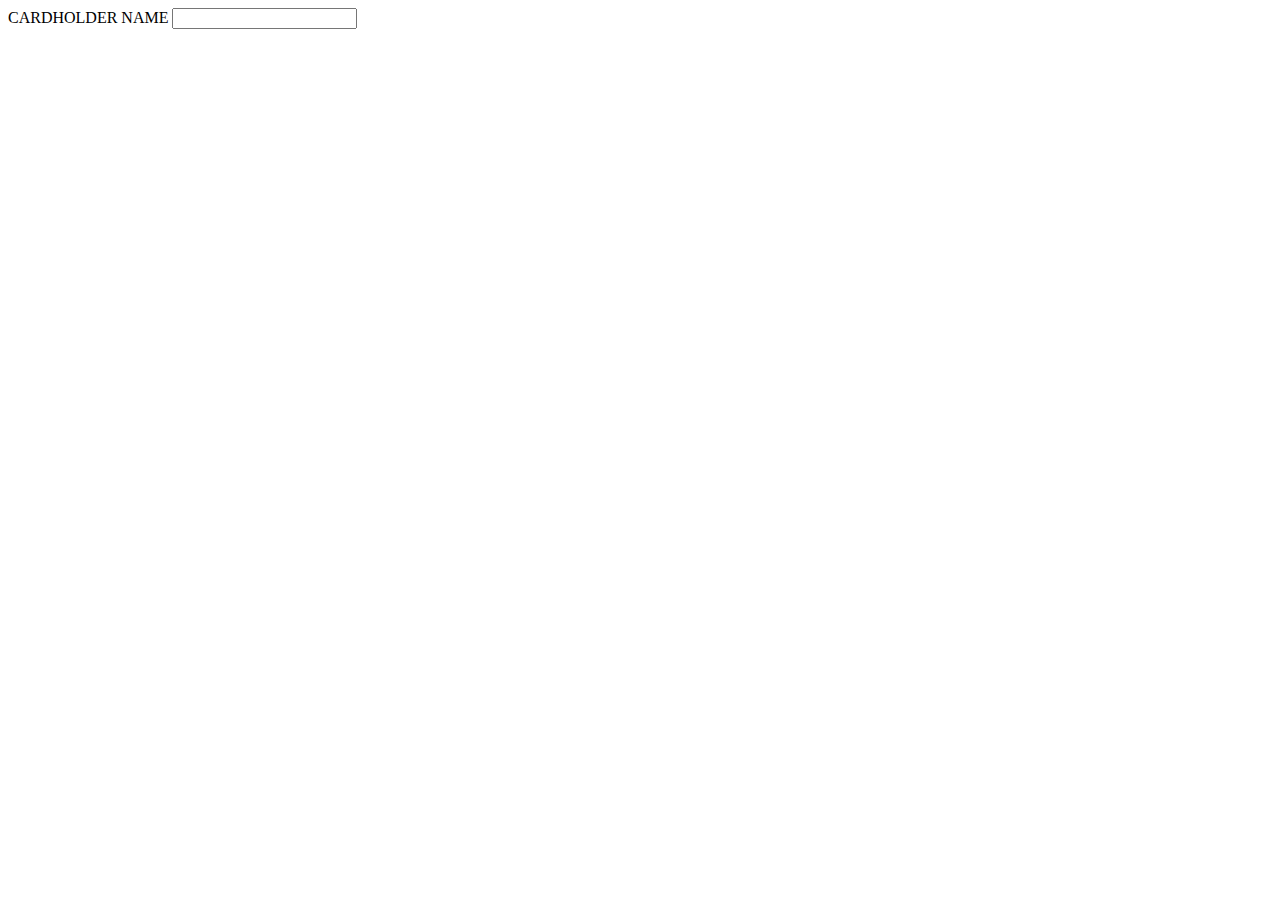
==== DESAFIO.HTML @ 07ff09b8 "coronavirus" ====
<!DOCTYPE html>
<html lang="en">
  <head>
    <meta charset="UTF-8" />
    <meta http-equiv="X-UA-Compatible" content="IE=edge" />
    <meta name="viewport" content="width=device-width, initial-scale=1.0" />
    <title>Document</title>
  </head>
  <body>
    <label for="name">CARDHOLDER NAME</label>
    <input type="text" />
  </body>
</html>
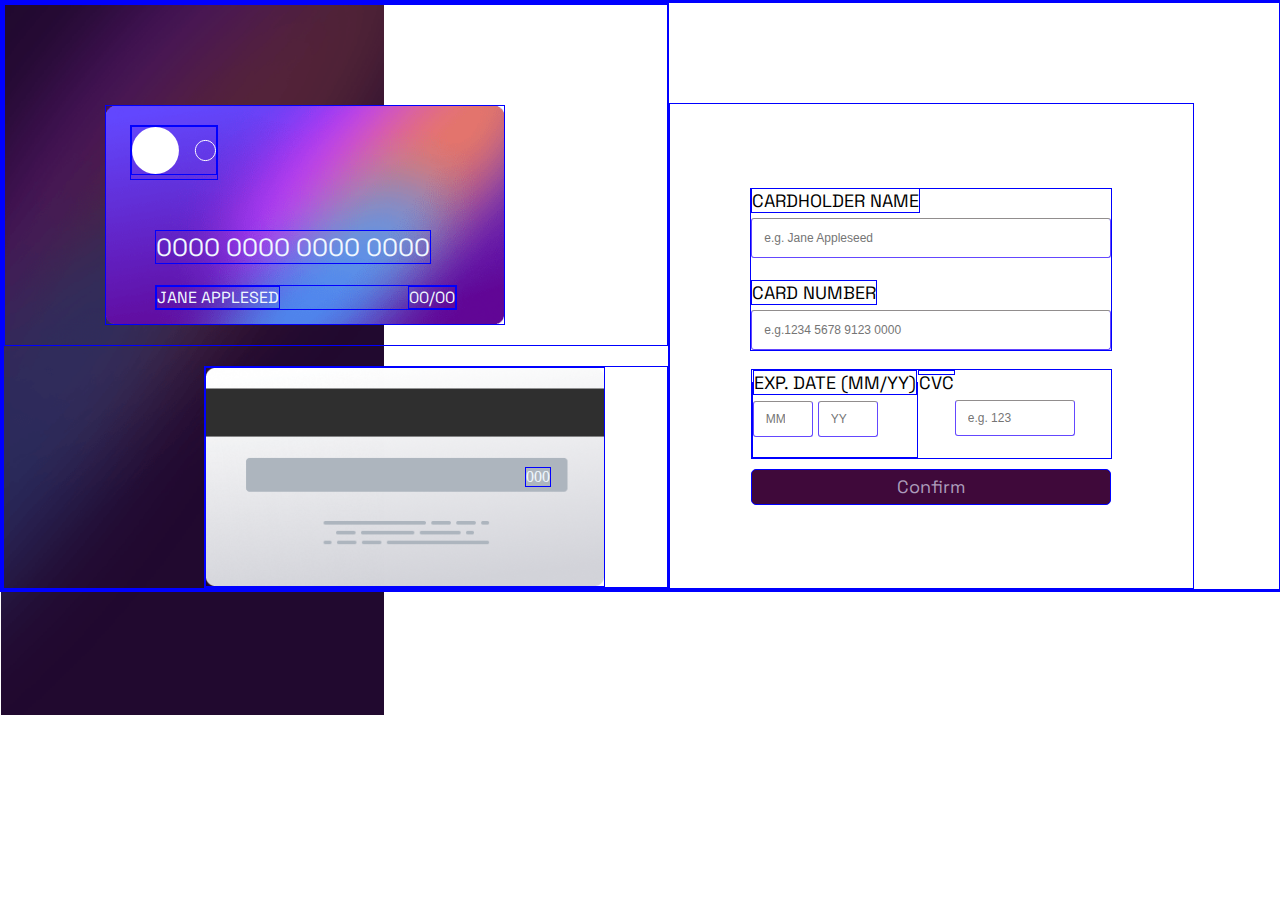
==== commit 8aabae7a: "arreglo9/3" ====
--- a/DESAFIO.HTML
+++ b/DESAFIO.HTML
@@ -1,13 +1,57 @@
 <!DOCTYPE html>
 <html lang="en">
-  <head>
-    <meta charset="UTF-8" />
-    <meta http-equiv="X-UA-Compatible" content="IE=edge" />
-    <meta name="viewport" content="width=device-width, initial-scale=1.0" />
+
+<head>
+    <meta charset="UTF-8">
+    <meta http-equiv="X-UA-Compatible" content="IE=edge">
+    <meta name="viewport" content="width=device-width, initial-scale=1.0">
     <title>Document</title>
-  </head>
-  <body>
-    <label for="name">CARDHOLDER NAME</label>
-    <input type="text" />
-  </body>
-</html>
+    <link rel="stylesheet" href="./desafiostyle.css">
+    <link rel="preconnect" href="https://fonts.googleapis.com">
+    <link rel="preconnect" href="https://fonts.gstatic.com" crossorigin>
+    <link
+        href="https://fonts.googleapis.com/css2?family=Monoton&family=Orbitron:wght@700&family=Pacifico&family=Space+Grotesk:wght@500&display=swap"
+        rel="stylesheet">
+</head>
+
+<body>
+    <main>
+        <section class="tarjetas">
+            <article class="card_front">
+                <img class="front_card" src="./imágenes/bg-card-front.png" alt="frente" width="400px">
+                <div class="nb">0000 0000 0000 0000</div>
+                <div class="nombre">
+                    <p> JANE APPLESED</p>
+                    <p class="cad"> 00/00</p>
+                </div>
+                <div class="icono"><img src="./imágenes/card-logo.svg" alt=""></div>
+            </article>
+            <article class="back">
+                <img class="card_back" src="./imágenes/bg-card-back.png" alt="dorso" width="400px">
+                <div class="vc">000</div>
+            </article>
+        </section>
+        <form action="input">
+            <section class="datos">
+                <label for="name">CARDHOLDER NAME</label> <br>
+                <input type="text" name="full name" placeholder="e.g. Jane Appleseed" required id="full name"><br>
+                <br>
+                <label for="card_number">CARD NUMBER</label> <br>
+                <input type="number" name="CARD NUMBER" placeholder="e.g.1234 5678 9123 0000" required id="card_number">
+            </section>
+            <article class="exp">
+                <fieldset>
+                    <legend>EXP. DATE (MM/YY)</legend>
+                    <input class="exp_input" name='MM' type='number' placeholder="MM" required>
+                    <input class="exp_input" name='YY' type='number' placeholder="YY" required>
+                </fieldset>
+                <label class="cvc" for="cvc">CVC</label>
+                <input class="cvc_input" type="number" name="CVC" placeholder="e.g. 123" required>
+            </article>
+            <button type="submit">Confirm</button>
+        </form>
+
+    </main>
+</body>
+
+</html>--- a/desafiostyle.css
+++ b/desafiostyle.css
@@ -0,0 +1,249 @@
+*{
+    margin: 0;
+    padding: 0;
+    border: 1px solid blue;
+    box-sizing: border-box;}
+
+body{
+    background-image: url(./bg-main-desktop.png);
+    background-repeat: no-repeat;
+    background-size: 30%;
+    width: 100vw;
+    height: 100%;
+}
+
+main{
+    width: 100%;
+    height: 75%;
+    display: grid;
+grid-template-columns: 2 auto;
+grid-template-rows: 1 auto;
+grid-template-areas: 
+"tarjetas form"; 
+}
+
+form{
+    grid-area: auto;
+    display: flex;
+    justify-content: center;
+    flex-direction: column;
+    align-items: center;
+    font-size: 18px;
+    font-family: Space Grotesk;
+    margin-right: 85px;
+    margin-top: 100px;
+    padding: 50px;
+
+}
+
+button{
+    display: flex;
+    justify-content: center;
+    color: rgb(172, 156, 187);
+    font-family: Space Grotesk;
+    font-size: 18px;
+    background-color: rgb(63, 9, 58);
+
+    width: 20em;
+    height: 2em;
+    border-radius: 5px;
+    margin-top: 10px;
+    padding-top: 5px;
+    transition: bacground-color blue;
+    transition: color rgb(172, 156, 187) ;
+}
+
+button:hover{
+    background-color:violet;
+    color: black;
+
+}
+.card_front{
+    position:relative;
+    display:flex;
+    text-align: center;
+    color: aliceblue;
+
+}
+
+.icono{
+position: absolute;
+margin-top: 120px;
+margin-left: 125px;
+}
+
+.back{
+    position:relative;
+    display:flex;
+    text-align: center;
+    color: aliceblue;  
+}
+
+
+.nb{
+    position: absolute;
+    margin-top: 225px;
+    margin-left: 150px;
+    font-size: 25px;
+    font-family: Space Grotesk;
+}
+
+.nombre{
+    position: absolute;
+    display: flex;
+    flex-direction: row;
+    justify-content:stretch;
+    margin-top: 280px;
+    margin-left: 150px;
+    font-family: Space Grotesk;
+}
+
+.cad{
+    margin-left: 8em;
+}
+
+
+.front_card{
+    margin: 100px 0px 20px 100px;
+}
+
+.vc{
+    position: absolute;
+color: aliceblue;
+margin-top: 100px;
+margin-left: 320px;
+}
+
+.back{
+    margin: 20px 0px 0px 200px;
+}
+
+label{
+margin-bottom: 20px;
+}
+
+
+input{
+    border: 1px solid hsl(249, 99%, 64%);
+    border-radius: 3px;
+    font-size: 12px;
+    padding: 12px;
+    width: 30em;
+    margin-top: 0.5em;
+    border-top-color: rgb(145, 141, 141) ;
+    -webkit-transition: 0.5s;
+    transition: 0.5s;
+
+}
+
+.exp{
+    display: flex;
+    flex-direction: row;
+    justify-content:space-evenly;
+    height: 5em;
+    margin-top: 1em;
+}
+
+.cvc{
+    height: 5px;
+    
+}
+
+.numbercc{
+display: flex;
+flex-direction: row;
+justify-content: left;
+margin-top: 0px;
+}
+
+.exp_input{
+    width: 5em;
+    height: 3em;
+    margin-top: 0.5em;
+}
+
+.cvc_input{
+    width: 10em;
+    height: 3em;
+    margin-top: 2.5em;
+    margin-right: 3em;
+    
+}
+
+
+
+
+
+
+
+
+
+
+
+/****VISTA MOBILE****/
+
+/* @media (min-width: 370px) {
+
+    body{
+        background-image: url(./bg-main-mobile.png);
+        background-repeat: no-repeat;
+        width: 85%;
+        height: auto;
+        display: flex;
+        flex-direction: column;
+    }
+
+    form{
+        display: flex;
+        flex-direction: column;
+        margin-top: 20em;
+        margin-left: 2em;
+        font-family: 'Space Grotesk', sans-serif;
+        font-size: 1em;
+        width: 95%;
+    }   
+    
+    .fechas{
+        display: grid;
+        grid-template-columns: 1fr 1fr 1fr;
+        grid-template-rows: 1fr 1fr;
+        grid-template-areas: 
+        "label1 label1 label3"
+        "month year cvc";
+        margin-top: 15px;
+        margin-bottom: 15px;
+        width: 18px;
+    }
+    
+    input{
+        border: 1px solid black;
+        border-radius: 2px;
+        font-size: 20px;
+    
+    }
+    .month{
+        grid-area: "month";
+        width: 90px;
+    }
+    .year{
+    grid-area: "year";
+    width: 90px;
+    }
+    .cvc{
+        grid-area: "cvc";
+        width: 120px;
+    }
+    
+    button{
+    color: blueviolet;
+    background-color: rgb(63, 9, 58);
+    }
+}
+.cardf{
+    background-image: url(./imágenes/bg-card-front.png);
+    background-repeat: no-repeat;
+    width: 12em;
+    height: 5em;
+
+} */
+
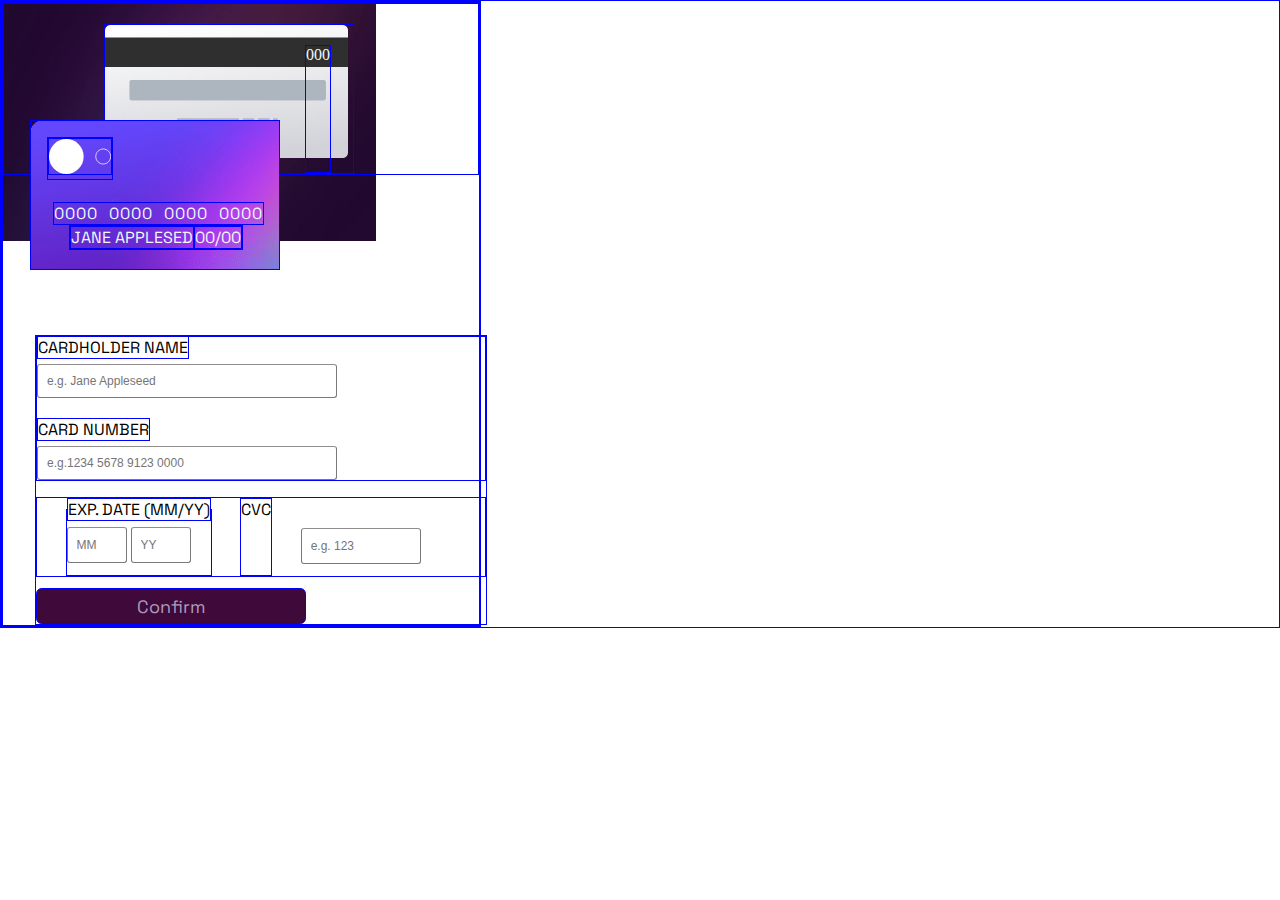
==== commit 815ce48f: "ARREGLO5" ====
--- a/DESAFIO.HTML
+++ b/DESAFIO.HTML
@@ -18,7 +18,7 @@
     <main>
         <section class="tarjetas">
             <article class="card_front">
-                <img class="front_card" src="./imágenes/bg-card-front.png" alt="frente" width="400px">
+                <!-- <img class="front_card" src="./imágenes/bg-card-front.png" alt="frente" width="400px"> -->
                 <div class="nb">0000 0000 0000 0000</div>
                 <div class="nombre">
                     <p> JANE APPLESED</p>
@@ -27,7 +27,7 @@
                 <div class="icono"><img src="./imágenes/card-logo.svg" alt=""></div>
             </article>
             <article class="back">
-                <img class="card_back" src="./imágenes/bg-card-back.png" alt="dorso" width="400px">
+                <!-- <img class="card_back" src="./imágenes/bg-card-back.png" alt="dorso" width="400px"> -->
                 <div class="vc">000</div>
             </article>
         </section>
--- a/desafiostyle.css
+++ b/desafiostyle.css
@@ -4,22 +4,25 @@
     border: 1px solid blue;
     box-sizing: border-box;}
 
+    /***VISTA DESKTOP***/
+/*@media (min-width: 64em) {
+
 body{
     background-image: url(./bg-main-desktop.png);
     background-repeat: no-repeat;
-    background-size: 30%;
-    width: 100vw;
+    background-size: 24em;
+    width: 95vw;
     height: 100%;
 }
 
 main{
-    width: 100%;
+    width: 95%;
     height: 75%;
     display: grid;
-grid-template-columns: 2 auto;
-grid-template-rows: 1 auto;
-grid-template-areas: 
-"tarjetas form"; 
+    grid-template-columns: 2 auto;
+    grid-template-rows: 1 auto;
+    grid-template-areas: 
+    "tarjetas form"; 
 }
 
 form{
@@ -28,12 +31,12 @@
     justify-content: center;
     flex-direction: column;
     align-items: center;
-    font-size: 18px;
-    font-family: Space Grotesk;
-    margin-right: 85px;
-    margin-top: 100px;
-    padding: 50px;
-
+    font-size: 1.125em;
+    font-family: Space Grotesk;
+    margin-right: 2.313em;
+    margin-left: 0;
+    margin-top: 6.25em;
+    padding: 3.125em;
 }
 
 button{
@@ -41,14 +44,13 @@
     justify-content: center;
     color: rgb(172, 156, 187);
     font-family: Space Grotesk;
-    font-size: 18px;
+    font-size: 1.125em;
     background-color: rgb(63, 9, 58);
-
     width: 20em;
     height: 2em;
-    border-radius: 5px;
-    margin-top: 10px;
-    padding-top: 5px;
+    border-radius: 0.313em;
+    margin-top: 0.625em;
+    padding-top: 0.313em ;
     transition: bacground-color blue;
     transition: color rgb(172, 156, 187) ;
 }
@@ -56,23 +58,34 @@
 button:hover{
     background-color:violet;
     color: black;
-
-}
+}
+
 .card_front{
+    background-image: url(./imágenes/bg-card-front.png);
+    background-repeat: no-repeat;
+    background-size: auto;
     position:relative;
     display:flex;
     text-align: center;
     color: aliceblue;
-
+    z-index: 1;
+    width: 400px;
+    height: 250px;
+    margin: 6.25em 0px 1.25px 6.25em;
 }
 
 .icono{
 position: absolute;
-margin-top: 120px;
-margin-left: 125px;
+margin-top: 1.5em;
+margin-left: 1.5em;
 }
 
 .back{
+    background-image: url(./imágenes/bg-card-back.png);
+    background-repeat: no-repeat;
+    background-size: 98%;
+    width: 400px ;
+    height: 250px;
     position:relative;
     display:flex;
     text-align: center;
@@ -80,60 +93,52 @@
 }
 
 
+
 .nb{
     position: absolute;
-    margin-top: 225px;
-    margin-left: 150px;
-    font-size: 25px;
-    font-family: Space Grotesk;
-}
+    margin-top: 5.063em;
+    margin-left: 1.375em;
+    font-size: 1.563em;
+    font-family: Space Grotesk;
+    letter-spacing: 1px;
+    word-spacing: 6px;
+} 
 
 .nombre{
     position: absolute;
     display: flex;
     flex-direction: row;
     justify-content:stretch;
-    margin-top: 280px;
-    margin-left: 150px;
-    font-family: Space Grotesk;
-}
-
-.cad{
-    margin-left: 8em;
-}
-
-
-.front_card{
-    margin: 100px 0px 20px 100px;
+    margin-top: 12.5em;
+    margin-left:2.375em;
+    font-family: Space Grotesk;
 }
 
 .vc{
     position: absolute;
-color: aliceblue;
-margin-top: 100px;
-margin-left: 320px;
+    color: aliceblue;
+    margin-top: 6.25em;
+    margin-left: 20em;
 }
 
 .back{
-    margin: 20px 0px 0px 200px;
+    margin: 1.25em 0px 0px 12.5em;
 }
 
 label{
-margin-bottom: 20px;
-}
-
+    margin-bottom: 1.25em;
+}
 
 input{
     border: 1px solid hsl(249, 99%, 64%);
     border-radius: 3px;
-    font-size: 12px;
-    padding: 12px;
+    font-size: 0.75em;
+    padding: 0.75em;
     width: 30em;
     margin-top: 0.5em;
     border-top-color: rgb(145, 141, 141) ;
     -webkit-transition: 0.5s;
     transition: 0.5s;
-
 }
 
 .exp{
@@ -145,15 +150,15 @@
 }
 
 .cvc{
-    height: 5px;
+    height: 0.313em;
     
 }
 
 .numbercc{
-display: flex;
-flex-direction: row;
-justify-content: left;
-margin-top: 0px;
+    display: flex;
+    flex-direction: row;
+    justify-content: left;
+    margin-top: 0px;
 }
 
 .exp_input{
@@ -170,7 +175,7 @@
     
 }
 
-
+} */
 
 
 
@@ -182,28 +187,28 @@
 
 /****VISTA MOBILE****/
 
-/* @media (min-width: 370px) {
-
-    body{
+@media (min-width: 370px)  {
+
+body{
         background-image: url(./bg-main-mobile.png);
         background-repeat: no-repeat;
-        width: 85%;
+        width: 30em;
         height: auto;
         display: flex;
         flex-direction: column;
     }
 
-    form{
+form{
         display: flex;
         flex-direction: column;
-        margin-top: 20em;
+        margin-top: 10em;
         margin-left: 2em;
         font-family: 'Space Grotesk', sans-serif;
         font-size: 1em;
         width: 95%;
     }   
-    
-    .fechas{
+
+.fechas{
         display: grid;
         grid-template-columns: 1fr 1fr 1fr;
         grid-template-rows: 1fr 1fr;
@@ -214,36 +219,138 @@
         margin-bottom: 15px;
         width: 18px;
     }
-    
-    input{
+
+input{
         border: 1px solid black;
         border-radius: 2px;
         font-size: 20px;
-    
-    }
-    .month{
+    }
+
+.month{
         grid-area: "month";
-        width: 90px;
-    }
-    .year{
+    }
+
+.year{
     grid-area: "year";
-    width: 90px;
-    }
-    .cvc{
-        grid-area: "cvc";
-        width: 120px;
-    }
-    
-    button{
-    color: blueviolet;
-    background-color: rgb(63, 9, 58);
-    }
-}
-.cardf{
+    }
+
+.cvc{
+    grid-area: "cvc";
+    }
+
+button{
+        display: flex;
+        justify-content: center;
+        color: rgb(172, 156, 187);
+        font-family: Space Grotesk;
+        font-size: 1.125em;
+        background-color: rgb(63, 9, 58);
+        width: 15em;
+        height: 2em;
+        border-radius: 0.313em;
+        margin-top: 0.625em;
+        padding-top: 0.313em ;
+        transition: color rgb(172, 156, 187) ;
+    }
+
+button:hover{
+        background-color:violet;
+        color: black;
+}
+
+.card_front{
     background-image: url(./imágenes/bg-card-front.png);
     background-repeat: no-repeat;
-    width: 12em;
+    width: 250px;
+    height: 150px; 
+    position: absolute;
+    top: 120px;
+    left: 30px;
+    z-index: 3;
+} 
+
+.back{
+        position: relative;
+        background-image: url(./imágenes/bg-card-back.png);
+        background-repeat: no-repeat;
+        background-size: 98%;
+        width: 250px ;
+        height: 150px;
+        position:relative;
+        display:flex;
+        text-align: center;
+        color: aliceblue;  
+        z-index: 0;
+        margin-top: 20px;
+        margin-left: 100px;
+    }
+
+.vc{
+    margin-top: 20px;
+    margin-left: 200px;
+}
+.nombre{
+    position: absolute;
+    display: flex;
+    flex-direction: row;
+    margin-top: 6.5em;
+    margin-left:2.375em;
+    font-family: Space Grotesk;
+    color: aliceblue;
+}
+
+.nb{
+    position: absolute;
+    margin-top: 5.063em;
+    margin-left: 1.375em;
+    font-size:1emem;
+    font-family: Space Grotesk;
+    letter-spacing: 1px;
+    word-spacing: 6px;
+    color: aliceblue;
+} 
+.icono{
+    position: absolute;
+    margin-top: 1em;
+    margin-left: 1em;
+    }
+
+img{
+    width: 4em;
+}
+
+input{
+    border: 1px solid hsl(250, 2%, 48%);
+    border-radius: 3px;
+    font-size: 0.75em;
+    padding: 0.75em;
+    width: 25em;
+    margin-top: 0.5em;
+    border-top-color: rgb(145, 141, 141) ;
+    -webkit-transition: 0.5s;
+    transition: 0.5s;
+}
+
+.exp_input{
+    width: 5em;
+    height: 3em;
+    margin-top: 0.5em;
+}
+
+.cvc_input{
+    width: 10em;
+    height: 3em;
+    margin-top: 2.5em;
+    margin-right: 3em;
+    
+}
+
+.exp{
+    display: flex;
+    flex-direction: row;
+    justify-content:space-evenly;
     height: 5em;
-
-} */
-
+    margin-top: 1em;
+}
+
+} 
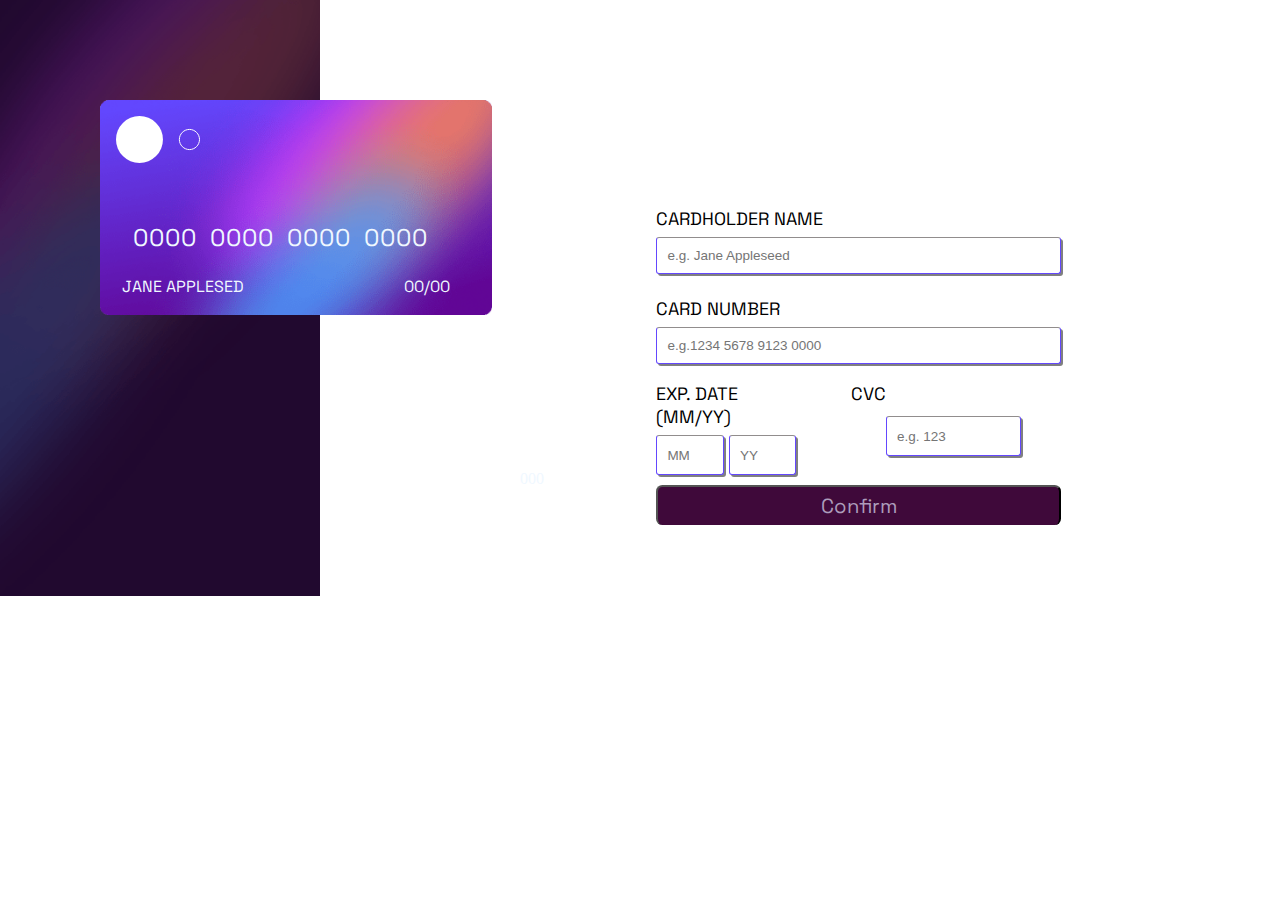
==== commit 19703255: "desafioSprint1NoeliaRicoy" ====
--- a/DESAFIO.HTML
+++ b/DESAFIO.HTML
@@ -18,7 +18,6 @@
     <main>
         <section class="tarjetas">
             <article class="card_front">
-                <!-- <img class="front_card" src="./imágenes/bg-card-front.png" alt="frente" width="400px"> -->
                 <div class="nb">0000 0000 0000 0000</div>
                 <div class="nombre">
                     <p> JANE APPLESED</p>
@@ -27,7 +26,6 @@
                 <div class="icono"><img src="./imágenes/card-logo.svg" alt=""></div>
             </article>
             <article class="back">
-                <!-- <img class="card_back" src="./imágenes/bg-card-back.png" alt="dorso" width="400px"> -->
                 <div class="vc">000</div>
             </article>
         </section>
--- a/desafiostyle.css
+++ b/desafiostyle.css
@@ -1,16 +1,15 @@
 *{
     margin: 0;
     padding: 0;
-    border: 1px solid blue;
     box-sizing: border-box;}
 
     /***VISTA DESKTOP***/
-/*@media (min-width: 64em) {
+
 
 body{
     background-image: url(./bg-main-desktop.png);
     background-repeat: no-repeat;
-    background-size: 24em;
+    background-size: 20em;
     width: 95vw;
     height: 100%;
 }
@@ -53,17 +52,18 @@
     padding-top: 0.313em ;
     transition: bacground-color blue;
     transition: color rgb(172, 156, 187) ;
+    border-bottom: none;
 }
 
 button:hover{
     background-color:violet;
-    color: black;
+    color: rgb(39, 37, 37);
 }
 
 .card_front{
     background-image: url(./imágenes/bg-card-front.png);
     background-repeat: no-repeat;
-    background-size: auto;
+    background-size: 98%;
     position:relative;
     display:flex;
     text-align: center;
@@ -76,14 +76,14 @@
 
 .icono{
 position: absolute;
-margin-top: 1.5em;
-margin-left: 1.5em;
+margin-top: 1em;
+margin-left: 1em;
 }
 
 .back{
     background-image: url(./imágenes/bg-card-back.png);
     background-repeat: no-repeat;
-    background-size: 98%;
+    background-size: 100%;
     width: 400px ;
     height: 250px;
     position:relative;
@@ -97,25 +97,27 @@
 .nb{
     position: absolute;
     margin-top: 5.063em;
+    margin-bottom: 30px;
     margin-left: 1.375em;
-    font-size: 1.563em;
+    font-size: 1.5em;
     font-family: Space Grotesk;
     letter-spacing: 1px;
     word-spacing: 6px;
 } 
 
 .nombre{
-    position: absolute;
+    position: relative;
     display: flex;
     flex-direction: row;
     justify-content:stretch;
-    margin-top: 12.5em;
-    margin-left:2.375em;
-    font-family: Space Grotesk;
+    margin-top: 11em;
+    margin-left:1.375em;
+    font-family: Space Grotesk;
+
 }
 
 .vc{
-    position: absolute;
+    position: relative;
     color: aliceblue;
     margin-top: 6.25em;
     margin-left: 20em;
@@ -139,6 +141,10 @@
     border-top-color: rgb(145, 141, 141) ;
     -webkit-transition: 0.5s;
     transition: 0.5s;
+    box-shadow: 2px 2px 0px grey;
+}
+input:focus{
+    background-color: rgb(210, 214, 214);
 }
 
 .exp{
@@ -151,6 +157,7 @@
 
 .cvc{
     height: 0.313em;
+    margin-left: 2em;
     
 }
 
@@ -174,8 +181,14 @@
     margin-right: 3em;
     
 }
-
-} */
+.cad{
+    margin-left: 10em;
+}
+fieldset{
+    border: none
+}
+
+
 
 
 
@@ -187,28 +200,30 @@
 
 /****VISTA MOBILE****/
 
-@media (min-width: 370px)  {
+@media (max-width: 728px)  {
 
 body{
         background-image: url(./bg-main-mobile.png);
         background-repeat: no-repeat;
-        width: 30em;
+        background-size: 100%;
+        width: auto;
         height: auto;
         display: flex;
         flex-direction: column;
+        justify-content: center;
     }
 
 form{
         display: flex;
         flex-direction: column;
-        margin-top: 10em;
-        margin-left: 2em;
+        margin-top: 5em;
+        margin-left:1em;
         font-family: 'Space Grotesk', sans-serif;
         font-size: 1em;
-        width: 95%;
+        width:85%;
     }   
 
-.fechas{
+.exp{
         display: grid;
         grid-template-columns: 1fr 1fr 1fr;
         grid-template-rows: 1fr 1fr;
@@ -218,6 +233,10 @@
         margin-top: 15px;
         margin-bottom: 15px;
         width: 18px;
+    }
+
+    legend{
+        grid-area: "label1";
     }
 
 input{
@@ -248,7 +267,7 @@
         width: 15em;
         height: 2em;
         border-radius: 0.313em;
-        margin-top: 0.625em;
+        margin-top: 4.5em;
         padding-top: 0.313em ;
         transition: color rgb(172, 156, 187) ;
     }
@@ -264,8 +283,8 @@
     width: 250px;
     height: 150px; 
     position: absolute;
-    top: 120px;
-    left: 30px;
+    top: 1.5em;
+    margin-left: 25px;
     z-index: 3;
 } 
 
@@ -281,29 +300,29 @@
         text-align: center;
         color: aliceblue;  
         z-index: 0;
-        margin-top: 20px;
-        margin-left: 100px;
+        margin-top: 2em;
+        margin-left: 70px;
     }
 
 .vc{
-    margin-top: 20px;
-    margin-left: 200px;
+    margin-top: 55px;
+    margin-left: 190px;
 }
 .nombre{
     position: absolute;
     display: flex;
     flex-direction: row;
     margin-top: 6.5em;
-    margin-left:2.375em;
+    margin-left:1.375em;
     font-family: Space Grotesk;
     color: aliceblue;
 }
 
 .nb{
     position: absolute;
-    margin-top: 5.063em;
+    margin-top: 4.563em;
     margin-left: 1.375em;
-    font-size:1emem;
+    font-size:1em;
     font-family: Space Grotesk;
     letter-spacing: 1px;
     word-spacing: 6px;
@@ -338,19 +357,25 @@
 }
 
 .cvc_input{
-    width: 10em;
+    width: 6em;
     height: 3em;
     margin-top: 2.5em;
-    margin-right: 3em;
+    margin-right: 1em;
     
 }
 
 .exp{
     display: flex;
     flex-direction: row;
-    justify-content:space-evenly;
     height: 5em;
     margin-top: 1em;
 }
-
-} 
+main{
+    display: flex;
+    flex-direction: column;
+}
+.cad{
+    margin-left: 1.8em;
+}
+
+}  
